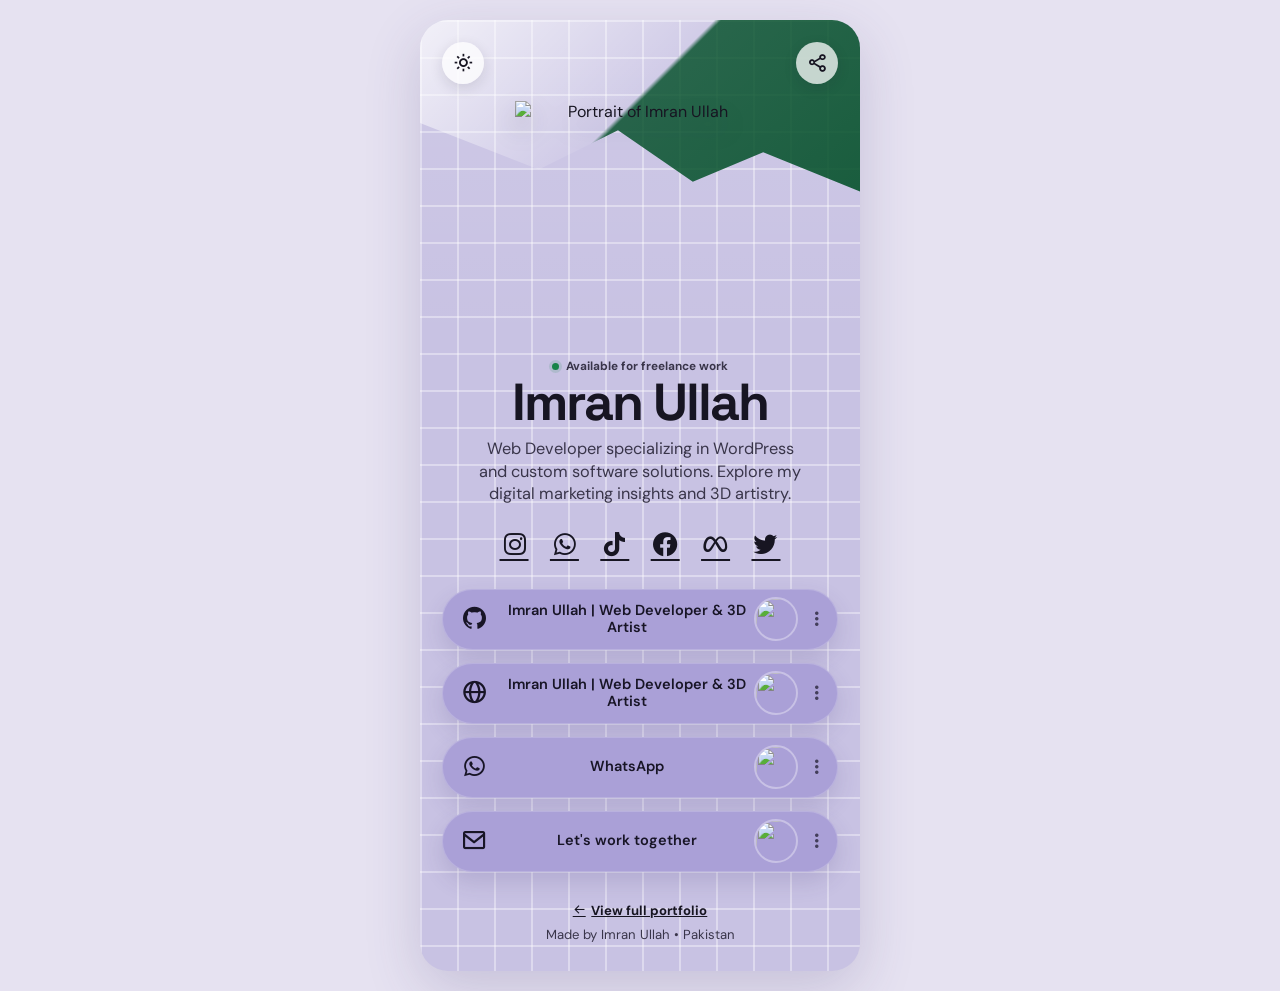
==== links.html @ ea59ebe9 "Add Linktree-style social profile page" ====
<!DOCTYPE html>
<html lang="en">
<head>
    <meta charset="UTF-8">
    <meta name="viewport" content="width=device-width, initial-scale=1.0">
    <title>Imran Ullah | My Links</title>
    <meta name="description" content="Connect with Imran Ullah, web developer and 3D artist.">
    <meta property="og:title" content="Imran Ullah | My Links">
    <meta property="og:description" content="Web developer specializing in WordPress and custom software solutions.">
    <meta property="og:image" content="dp.png">
    <link rel="icon" href="dp.png" type="image/png">
    <link rel="preconnect" href="https://fonts.googleapis.com">
    <link rel="preconnect" href="https://fonts.gstatic.com" crossorigin>
    <link href="https://fonts.googleapis.com/css2?family=DM+Sans:wght@400;500;600;700&family=Space+Grotesk:wght@500;600;700&display=swap" rel="stylesheet">
    <link href="https://unpkg.com/boxicons@2.1.4/css/boxicons.min.css" rel="stylesheet">
    <link rel="stylesheet" href="links.css">
    <script defer src="links.js"></script>
</head>
<body>
    <main class="profile-shell">
        <div class="profile-topbar">
            <button class="round-button" id="theme-toggle" type="button" aria-label="Switch color theme" aria-pressed="false">
                <i class="bx bx-sun"></i>
            </button>
            <button class="round-button" id="share-button" type="button" aria-label="Share this profile">
                <i class="bx bx-share-alt"></i>
            </button>
        </div>

        <section class="profile-intro" aria-labelledby="profile-name">
            <div class="portrait-frame">
                <img src="dp.png" alt="Portrait of Imran Ullah" width="230" height="260">
            </div>
            <p class="availability"><span></span> Available for freelance work</p>
            <h1 id="profile-name">Imran Ullah</h1>
            <p class="bio">Web Developer specializing in WordPress and custom software solutions. Explore my digital marketing insights and 3D artistry.</p>
        </section>

        <nav class="social-links" aria-label="Social media profiles">
            <a href="https://www.instagram.com/" target="_blank" rel="noopener" aria-label="Instagram"><i class="bx bxl-instagram"></i></a>
            <a href="https://wa.me/923000000000" target="_blank" rel="noopener" aria-label="WhatsApp"><i class="bx bxl-whatsapp"></i></a>
            <a href="https://www.tiktok.com/" target="_blank" rel="noopener" aria-label="TikTok"><i class="bx bxl-tiktok"></i></a>
            <a href="https://www.facebook.com/" target="_blank" rel="noopener" aria-label="Facebook"><i class="bx bxl-facebook-circle"></i></a>
            <a href="https://www.threads.net/" target="_blank" rel="noopener" aria-label="Threads"><i class="bx bxl-meta"></i></a>
            <a href="https://x.com/imran_ullah2" target="_blank" rel="noopener" aria-label="X"><i class="bx bxl-twitter"></i></a>
        </nav>

        <section class="profile-links" aria-label="Featured links">
            <a class="link-card" href="https://github.com/Imranullahweb" target="_blank" rel="noopener">
                <span class="link-icon"><i class="bx bxl-github"></i></span>
                <span class="link-copy">Imran Ullah | Web Developer &amp; 3D Artist</span>
                <img src="dp.png" alt="" class="link-avatar" width="44" height="44">
                <i class="bx bx-dots-vertical-rounded link-menu" aria-hidden="true"></i>
            </a>
            <a class="link-card" href="index.html#projects">
                <span class="link-icon"><i class="bx bx-globe"></i></span>
                <span class="link-copy">Imran Ullah | Web Developer &amp; 3D Artist</span>
                <img src="dp.png" alt="" class="link-avatar" width="44" height="44">
                <i class="bx bx-dots-vertical-rounded link-menu" aria-hidden="true"></i>
            </a>
            <a class="link-card" href="https://wa.me/923000000000" target="_blank" rel="noopener">
                <span class="link-icon"><i class="bx bxl-whatsapp"></i></span>
                <span class="link-copy">WhatsApp</span>
                <img src="dp.png" alt="" class="link-avatar" width="44" height="44">
                <i class="bx bx-dots-vertical-rounded link-menu" aria-hidden="true"></i>
            </a>
            <a class="link-card" href="mailto:imranwebtech1@gmail.com">
                <span class="link-icon"><i class="bx bx-envelope"></i></span>
                <span class="link-copy">Let's work together</span>
                <img src="dp.png" alt="" class="link-avatar" width="44" height="44">
                <i class="bx bx-dots-vertical-rounded link-menu" aria-hidden="true"></i>
            </a>
        </section>

        <footer class="profile-footer">
            <a href="index.html"><i class="bx bx-arrow-back"></i> View full portfolio</a>
            <p>Made by Imran Ullah <span aria-hidden="true">•</span> Pakistan</p>
        </footer>
    </main>
</body>
</html>
---- links.css ----
:root {
    --page: #c8c2e3;
    --page-deep: #b9b1d7;
    --ink: #171522;
    --muted: #39354a;
    --button: #aaa0d7;
    --button-hover: #b8afe2;
    --button-ink: #181526;
    --line: rgba(255, 255, 255, .38);
    --shadow: 0 10px 22px rgba(71, 58, 118, .16);
}

:root[data-theme="dark"] {
    --page: #26253c;
    --page-deep: #1c1c30;
    --ink: #faf9ff;
    --muted: #d4d0e9;
    --button: #514a78;
    --button-hover: #625b8c;
    --button-ink: #ffffff;
    --line: rgba(255, 255, 255, .13);
    --shadow: 0 10px 22px rgba(0, 0, 0, .24);
}

* { box-sizing: border-box; }
html { min-height: 100%; }
body {
    min-height: 100vh;
    margin: 0;
    color: var(--ink);
    font-family: 'DM Sans', sans-serif;
    background: #e6e2f1;
}

.profile-shell {
    position: relative;
    width: min(100%, 440px);
    min-height: 100vh;
    margin: 0 auto;
    padding: 22px 22px 28px;
    overflow: hidden;
    background-color: var(--page);
    background-image:
        linear-gradient(var(--line) 2px, transparent 2px),
        linear-gradient(90deg, var(--line) 2px, transparent 2px),
        linear-gradient(180deg, rgba(255,255,255,.12), transparent 34%);
    background-size: 100% 37px, 37px 100%, 100% 100%;
    transition: background-color .25s ease, color .25s ease;
}

.profile-shell::before {
    content: "";
    position: absolute;
    inset: 0 0 auto;
    height: 245px;
    pointer-events: none;
    background: linear-gradient(135deg, rgba(255,255,255,.8), rgba(255,255,255,.08) 43%, rgba(0, 78, 38, .88) 44%, rgba(0, 78, 38, .97) 100%);
    clip-path: polygon(0 0, 100% 0, 100% 70%, 78% 54%, 62% 66%, 45% 45%, 27% 61%, 0 42%);
    opacity: .92;
}

.profile-topbar, .profile-intro, .social-links, .profile-links, .profile-footer { position: relative; z-index: 1; }
.profile-topbar { display: flex; justify-content: space-between; align-items: center; }
.round-button {
    width: 42px;
    height: 42px;
    display: grid;
    place-items: center;
    border: 0;
    border-radius: 50%;
    color: #171522;
    background: rgba(255, 255, 255, .74);
    font-size: 1.3rem;
    cursor: pointer;
    box-shadow: 0 4px 14px rgba(25, 22, 40, .12);
    transition: transform .2s ease, background .2s ease;
}
.round-button:hover { transform: translateY(-2px) scale(1.04); background: #fff; }

.profile-intro { text-align: center; padding-top: 17px; }
.portrait-frame {
    width: min(250px, 75vw);
    height: 245px;
    margin: 0 auto;
    overflow: visible;
}
.portrait-frame img { display: block; width: 100%; height: 100%; object-fit: contain; object-position: center bottom; filter: drop-shadow(0 12px 12px rgba(29, 28, 48, .18)); }
.availability { display: inline-flex; align-items: center; gap: .4rem; margin: 12px 0 2px; font-size: .74rem; font-weight: 700; color: var(--muted); }
.availability span { width: 7px; height: 7px; border-radius: 50%; background: #168447; box-shadow: 0 0 0 3px rgba(22,132,71,.14); }
h1 { margin: 0; font-family: 'Space Grotesk', sans-serif; font-size: clamp(2.4rem, 10vw, 3.25rem); line-height: 1; letter-spacing: -.04em; }
.bio { max-width: 330px; margin: 10px auto 0; font-size: 1.02rem; line-height: 1.38; color: var(--muted); }

.social-links { display: flex; justify-content: center; gap: clamp(.75rem, 4vw, 1.15rem); margin: 23px 0 28px; }
.social-links a { display: grid; place-items: center; width: 32px; height: 32px; color: var(--ink); font-size: 1.82rem; transition: transform .2s ease, color .2s ease; }
.social-links a:hover { transform: translateY(-4px); color: #006827; }

.profile-links { display: grid; gap: 13px; }
.link-card {
    position: relative;
    min-height: 61px;
    display: grid;
    grid-template-columns: 48px 1fr 44px 22px;
    align-items: center;
    gap: 7px;
    padding: 7px 10px 7px 9px;
    color: var(--button-ink);
    background: var(--button);
    border: 1px solid rgba(255, 255, 255, .18);
    border-radius: 999px;
    box-shadow: var(--shadow);
    text-decoration: none;
    transition: transform .22s ease, background .22s ease, box-shadow .22s ease;
}
.link-card:hover, .link-card:focus-visible { transform: translateY(-3px) scale(1.01); background: var(--button-hover); box-shadow: 0 15px 25px rgba(71, 58, 118, .22); outline: none; }
.link-icon { display: grid; place-items: center; width: 44px; height: 44px; font-size: 1.7rem; }
.link-copy { text-align: center; font-size: .91rem; line-height: 1.18; font-weight: 600; }
.link-avatar { width: 44px; height: 44px; object-fit: cover; border-radius: 50%; border: 2px solid rgba(255,255,255,.35); }
.link-menu { justify-self: end; font-size: 1.32rem; opacity: .7; }
.profile-footer { margin-top: 30px; text-align: center; color: var(--muted); font-size: .82rem; }
.profile-footer a { display: inline-flex; align-items: center; gap: .35rem; color: var(--ink); font-weight: 700; }
.profile-footer p { margin: 7px 0 0; }

@media (min-width: 600px) {
    .profile-shell { min-height: 100vh; margin: 20px auto; border-radius: 28px; box-shadow: 0 18px 55px rgba(71, 58, 118, .2); }
}

@media (prefers-reduced-motion: reduce) {
    *, *::before, *::after { scroll-behavior: auto !important; transition-duration: .01ms !important; animation-duration: .01ms !important; }
}
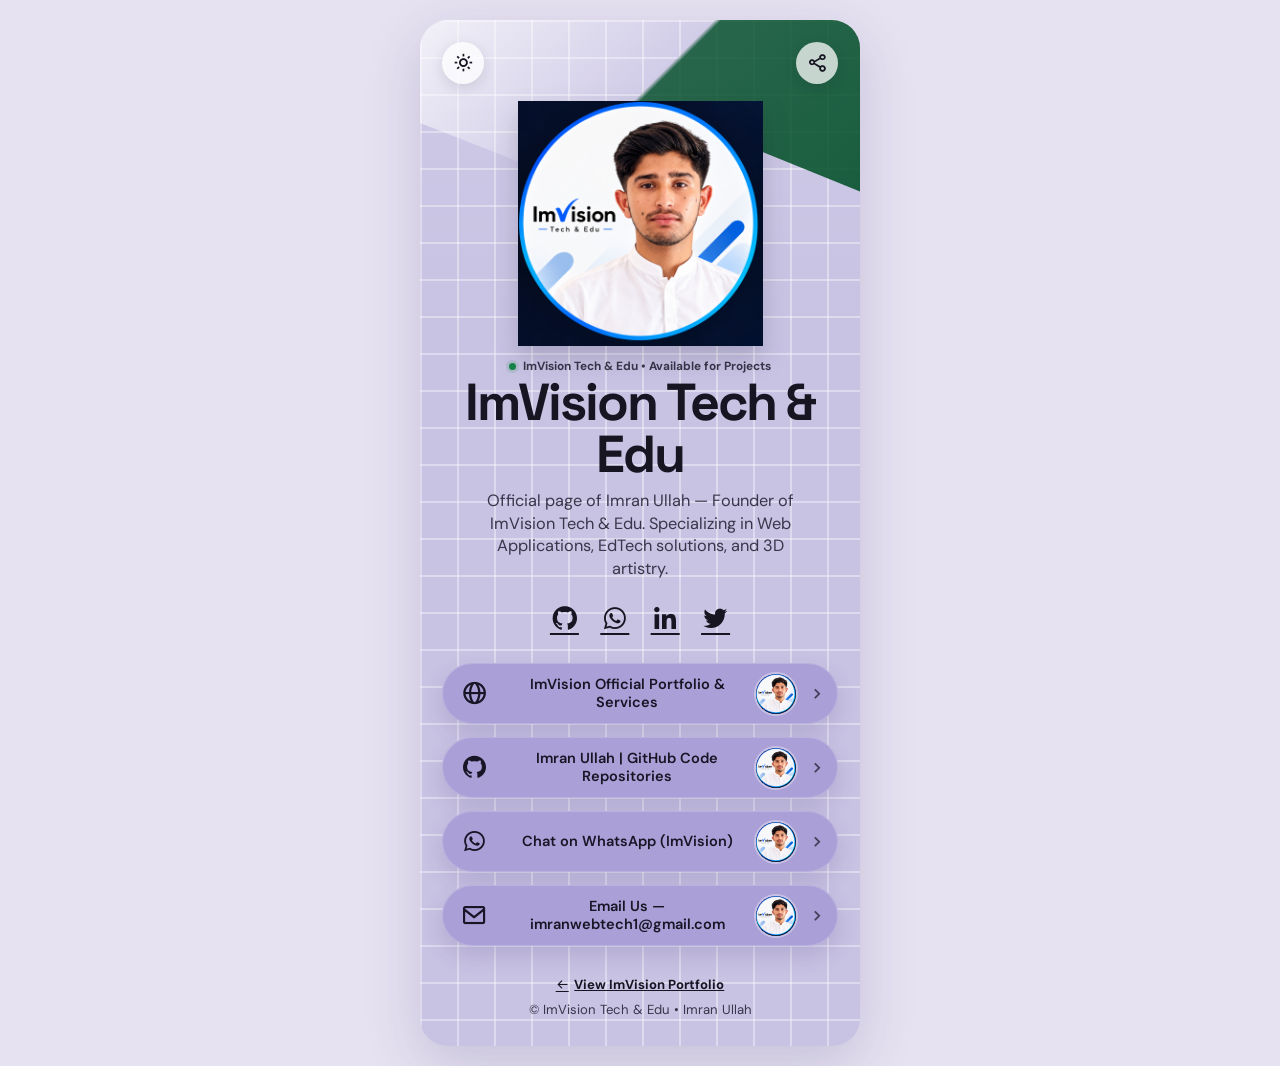
==== commit ae92a1a8: "feat: integrate ImVision Tech & Edu brand logo image and complete SEO optimization for ImVision sear" ====
--- a/links.html
+++ b/links.html
@@ -3,10 +3,11 @@
 <head>
     <meta charset="UTF-8">
     <meta name="viewport" content="width=device-width, initial-scale=1.0">
-    <title>Imran Ullah | My Links</title>
-    <meta name="description" content="Connect with Imran Ullah, web developer and 3D artist.">
-    <meta property="og:title" content="Imran Ullah | My Links">
-    <meta property="og:description" content="Web developer specializing in WordPress and custom software solutions.">
+    <title>ImVision Tech & Edu | Imran Ullah — Links</title>
+    <meta name="description" content="Connect with Imran Ullah, Founder of ImVision Tech & Edu — Web Developer, 3D Artist, and Software Solutions Specialist.">
+    <meta name="keywords" content="ImVision, ImVision Tech & Edu, Imran Ullah, Imran Ullah ImVision, Web Developer Pakistan, 3D Artist">
+    <meta property="og:title" content="ImVision Tech & Edu | Imran Ullah — Links">
+    <meta property="og:description" content="Connect with Imran Ullah, Founder of ImVision Tech & Edu. Web developer & 3D artist.">
     <meta property="og:image" content="dp.png">
     <link rel="icon" href="dp.png" type="image/png">
     <link rel="preconnect" href="https://fonts.googleapis.com">
@@ -29,53 +30,52 @@
 
         <section class="profile-intro" aria-labelledby="profile-name">
             <div class="portrait-frame">
-                <img src="dp.png" alt="Portrait of Imran Ullah" width="230" height="260">
+                <img src="dp.png" alt="Imran Ullah - ImVision Tech & Edu" width="230" height="260">
             </div>
-            <p class="availability"><span></span> Available for freelance work</p>
-            <h1 id="profile-name">Imran Ullah</h1>
-            <p class="bio">Web Developer specializing in WordPress and custom software solutions. Explore my digital marketing insights and 3D artistry.</p>
+            <p class="availability"><span></span> ImVision Tech &amp; Edu • Available for Projects</p>
+            <h1 id="profile-name">ImVision Tech &amp; Edu</h1>
+            <p class="bio">Official page of Imran Ullah — Founder of ImVision Tech &amp; Edu. Specializing in Web Applications, EdTech solutions, and 3D artistry.</p>
         </section>
 
         <nav class="social-links" aria-label="Social media profiles">
-            <a href="https://www.instagram.com/" target="_blank" rel="noopener" aria-label="Instagram"><i class="bx bxl-instagram"></i></a>
-            <a href="https://wa.me/923000000000" target="_blank" rel="noopener" aria-label="WhatsApp"><i class="bx bxl-whatsapp"></i></a>
-            <a href="https://www.tiktok.com/" target="_blank" rel="noopener" aria-label="TikTok"><i class="bx bxl-tiktok"></i></a>
-            <a href="https://www.facebook.com/" target="_blank" rel="noopener" aria-label="Facebook"><i class="bx bxl-facebook-circle"></i></a>
-            <a href="https://www.threads.net/" target="_blank" rel="noopener" aria-label="Threads"><i class="bx bxl-meta"></i></a>
+            <a href="https://github.com/Imranullahweb" target="_blank" rel="noopener" aria-label="GitHub"><i class="bx bxl-github"></i></a>
+            <a href="https://wa.me/923325503865" target="_blank" rel="noopener" aria-label="WhatsApp"><i class="bx bxl-whatsapp"></i></a>
+            <a href="https://www.linkedin.com/in/imran-webtech-904082298/" target="_blank" rel="noopener" aria-label="LinkedIn"><i class="bx bxl-linkedin"></i></a>
             <a href="https://x.com/imran_ullah2" target="_blank" rel="noopener" aria-label="X"><i class="bx bxl-twitter"></i></a>
         </nav>
 
         <section class="profile-links" aria-label="Featured links">
+            <a class="link-card" href="index.html">
+                <span class="link-icon"><i class="bx bx-globe"></i></span>
+                <span class="link-copy">ImVision Official Portfolio &amp; Services</span>
+                <img src="dp.png" alt="" class="link-avatar" width="44" height="44">
+                <i class="bx bx-chevron-right link-menu" aria-hidden="true"></i>
+            </a>
             <a class="link-card" href="https://github.com/Imranullahweb" target="_blank" rel="noopener">
                 <span class="link-icon"><i class="bx bxl-github"></i></span>
-                <span class="link-copy">Imran Ullah | Web Developer &amp; 3D Artist</span>
+                <span class="link-copy">Imran Ullah | GitHub Code Repositories</span>
                 <img src="dp.png" alt="" class="link-avatar" width="44" height="44">
-                <i class="bx bx-dots-vertical-rounded link-menu" aria-hidden="true"></i>
+                <i class="bx bx-chevron-right link-menu" aria-hidden="true"></i>
             </a>
-            <a class="link-card" href="index.html#projects">
-                <span class="link-icon"><i class="bx bx-globe"></i></span>
-                <span class="link-copy">Imran Ullah | Web Developer &amp; 3D Artist</span>
+            <a class="link-card" href="https://wa.me/923325503865" target="_blank" rel="noopener">
+                <span class="link-icon"><i class="bx bxl-whatsapp"></i></span>
+                <span class="link-copy">Chat on WhatsApp (ImVision)</span>
                 <img src="dp.png" alt="" class="link-avatar" width="44" height="44">
-                <i class="bx bx-dots-vertical-rounded link-menu" aria-hidden="true"></i>
-            </a>
-            <a class="link-card" href="https://wa.me/923000000000" target="_blank" rel="noopener">
-                <span class="link-icon"><i class="bx bxl-whatsapp"></i></span>
-                <span class="link-copy">WhatsApp</span>
-                <img src="dp.png" alt="" class="link-avatar" width="44" height="44">
-                <i class="bx bx-dots-vertical-rounded link-menu" aria-hidden="true"></i>
+                <i class="bx bx-chevron-right link-menu" aria-hidden="true"></i>
             </a>
             <a class="link-card" href="mailto:imranwebtech1@gmail.com">
                 <span class="link-icon"><i class="bx bx-envelope"></i></span>
-                <span class="link-copy">Let's work together</span>
+                <span class="link-copy">Email Us — imranwebtech1@gmail.com</span>
                 <img src="dp.png" alt="" class="link-avatar" width="44" height="44">
-                <i class="bx bx-dots-vertical-rounded link-menu" aria-hidden="true"></i>
+                <i class="bx bx-chevron-right link-menu" aria-hidden="true"></i>
             </a>
         </section>
 
         <footer class="profile-footer">
-            <a href="index.html"><i class="bx bx-arrow-back"></i> View full portfolio</a>
-            <p>Made by Imran Ullah <span aria-hidden="true">•</span> Pakistan</p>
+            <a href="index.html"><i class="bx bx-arrow-back"></i> View ImVision Portfolio</a>
+            <p>&copy; ImVision Tech &amp; Edu • Imran Ullah</p>
         </footer>
     </main>
 </body>
 </html>
+
